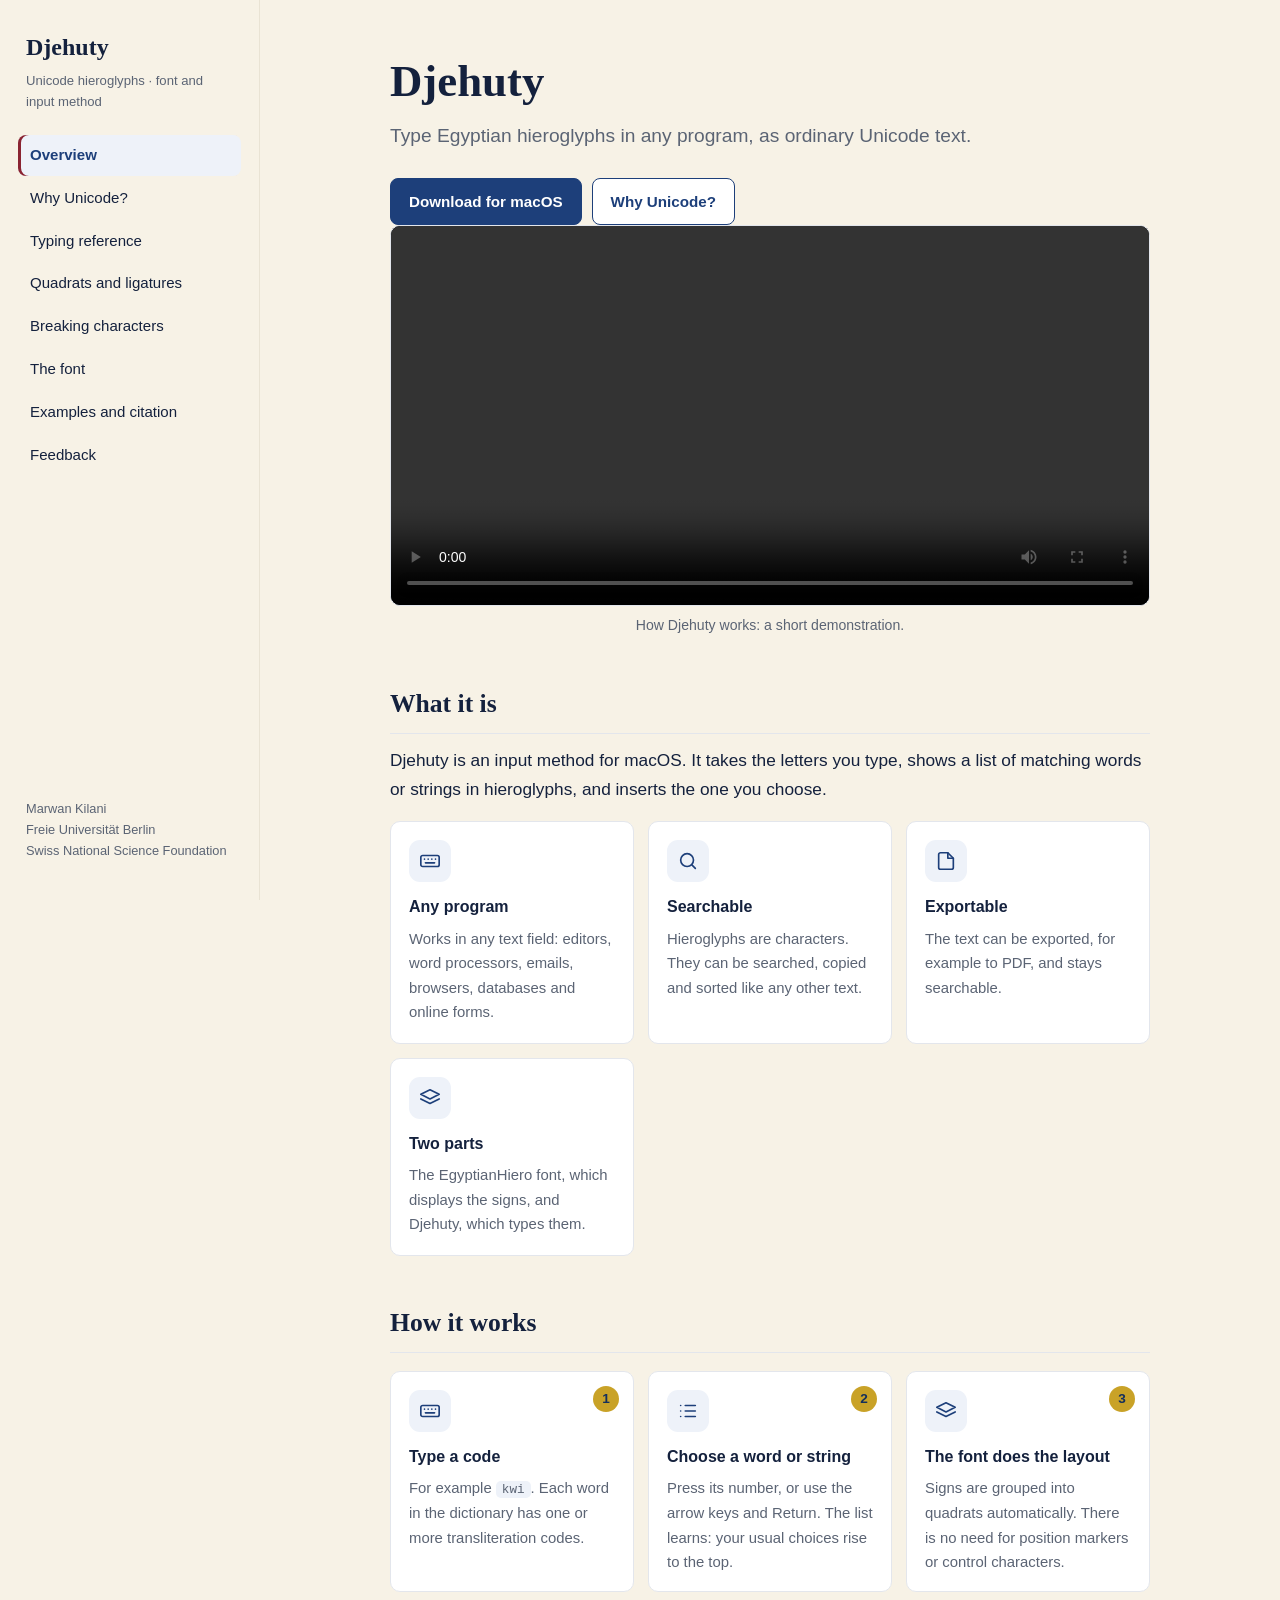
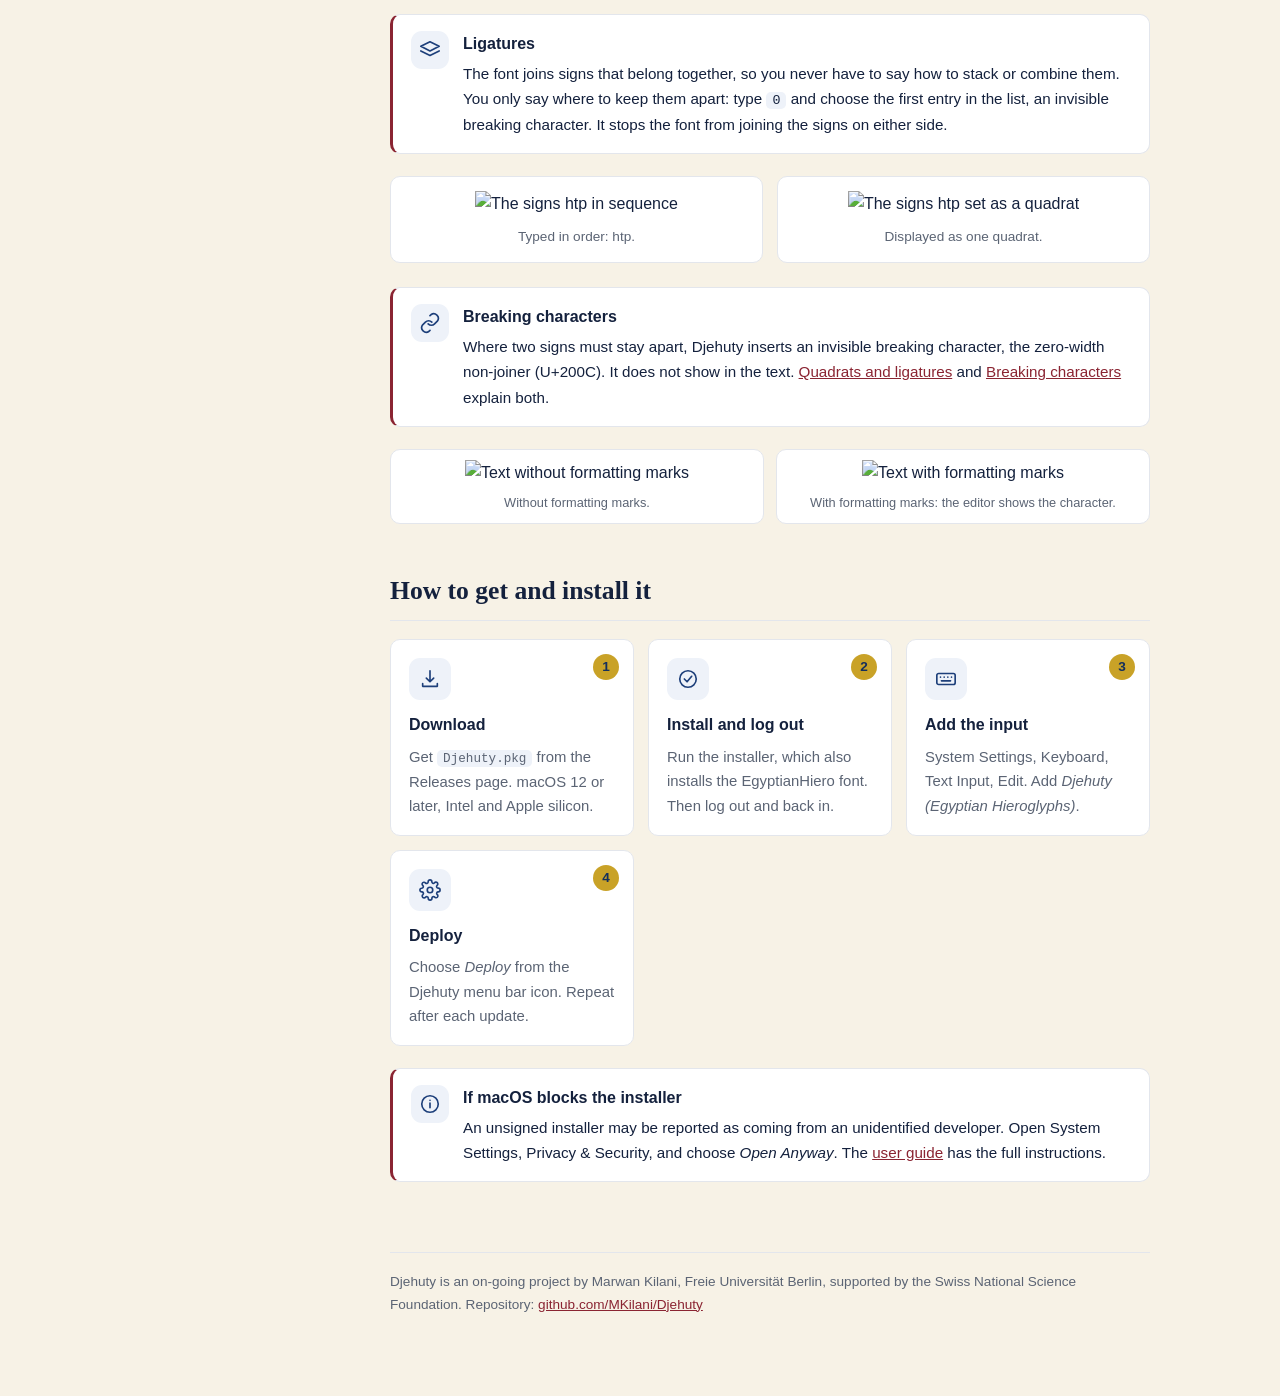
==== docs/index.html @ 158314a1 "update djehuty" ====
<!DOCTYPE html>
<html lang="en">
<head>
<meta charset="utf-8">
<meta name="viewport" content="width=device-width, initial-scale=1">
<title>Djehuty · Djehuty</title>
<meta name="description" content="Djehuty: a Unicode font and input method for ancient Egyptian hieroglyphs.">
<link rel="stylesheet" href="style.css">
</head>
<body>
<div class="shell">
<aside>
  <p class="brand">Djehuty</p>
  <p class="brand-sub">Unicode hieroglyphs · font and input method</p>
  <nav class="menu" aria-label="Site">
      <a href="index.html" aria-current="page">Overview</a>
      <a href="why-unicode.html">Why Unicode?</a>
      <a href="typing.html">Typing reference</a>
      <a href="quadrats.html">Quadrats and ligatures</a>
      <a href="breaking.html">Breaking characters</a>
      <a href="font.html">The font</a>
      <a href="examples.html">Examples and citation</a>
      <a href="feedback.html">Feedback</a>
  </nav>
  <p class="aside-foot">Marwan Kilani<br>Freie Universität Berlin<br>Swiss National Science Foundation</p>
</aside>
<main>
<div class="wrap">

<h1>Djehuty</h1>
<p class="lede">Type Egyptian hieroglyphs in any program, as ordinary Unicode text.</p>
<div class="btns">
  <a class="btn primary" href="https://github.com/MKilani/Djehuty/releases">Download for macOS</a>
  <a class="btn" href="why-unicode.html">Why Unicode?</a>
</div>

<div class="video">
  <!-- Add the demonstration video as how-it-works.mp4 next to this page. -->
  <video controls preload="metadata" aria-label="How Djehuty works">
    <source src="how-it-works.mp4" type="video/mp4">
    Your browser does not support embedded video.
  </video>
  <p class="caption">How Djehuty works: a short demonstration.</p>
</div>

<h2 id="what">What it is</h2>
<p class="lede-line">Djehuty is an input method for macOS. It takes the letters you type, shows a list of matching words or strings in hieroglyphs, and inserts the one you choose.</p>
<div class="tiles">
  <div class="tile"><span class="ic-wrap" aria-hidden="true"><svg class="ic" viewBox="0 0 24 24"><rect x="2" y="6" width="20" height="12" rx="2"/><path d="M6 10h.01M10 10h.01M14 10h.01M18 10h.01M7 14h10"/></svg></span><h3>Any program</h3><p>Works in any text field: editors, word processors, emails, browsers, databases and online forms.</p></div>
  <div class="tile"><span class="ic-wrap" aria-hidden="true"><svg class="ic" viewBox="0 0 24 24"><circle cx="11" cy="11" r="7"/><path d="m20 20-3.5-3.5"/></svg></span><h3>Searchable</h3><p>Hieroglyphs are characters. They can be searched, copied and sorted like any other text.</p></div>
  <div class="tile"><span class="ic-wrap" aria-hidden="true"><svg class="ic" viewBox="0 0 24 24"><path d="M14 3H6a2 2 0 0 0-2 2v14a2 2 0 0 0 2 2h12a2 2 0 0 0 2-2V9z"/><path d="M14 3v6h6"/></svg></span><h3>Exportable</h3><p>The text can be exported, for example to PDF, and stays searchable.</p></div>
  <div class="tile"><span class="ic-wrap" aria-hidden="true"><svg class="ic" viewBox="0 0 24 24"><path d="M12 3 2 8l10 5 10-5z"/><path d="m2 13 10 5 10-5"/></svg></span><h3>Two parts</h3><p>The EgyptianHiero font, which displays the signs, and Djehuty, which types them.</p></div>
</div>

<h2 id="how">How it works</h2>
<div class="stepcards">
  <div class="stepcard"><span class="ic-wrap" aria-hidden="true"><svg class="ic" viewBox="0 0 24 24"><rect x="2" y="6" width="20" height="12" rx="2"/><path d="M6 10h.01M10 10h.01M14 10h.01M18 10h.01M7 14h10"/></svg></span><h3>Type a code</h3><p>For example <code>kwi</code>. Each word in the dictionary has one or more transliteration codes.</p></div>
  <div class="stepcard"><span class="ic-wrap" aria-hidden="true"><svg class="ic" viewBox="0 0 24 24"><path d="M9 6h11M9 12h11M9 18h11"/><path d="M4 6h.01M4 12h.01M4 18h.01"/></svg></span><h3>Choose a word or string</h3><p>Press its number, or use the arrow keys and Return. The list learns: your usual choices rise to the top.</p></div>
  <div class="stepcard"><span class="ic-wrap" aria-hidden="true"><svg class="ic" viewBox="0 0 24 24"><path d="M12 3 2 8l10 5 10-5z"/><path d="m2 13 10 5 10-5"/></svg></span><h3>The font does the layout</h3><p>Signs are grouped into quadrats automatically. There is no need for position markers or control characters.</p></div>
</div>

<div class="callout">
  <span class="ic-wrap" aria-hidden="true"><svg class="ic" viewBox="0 0 24 24"><path d="M12 3 2 8l10 5 10-5z"/><path d="m2 13 10 5 10-5"/></svg></span>
  <div>
    <h3>Ligatures</h3>
    <p>The font joins signs that belong together, so you never have to say how to stack or combine them. You only say where to keep them apart: type <code>0</code> and choose the first entry in the list, an invisible breaking character. It stops the font from joining the signs on either side.</p>
  </div>
</div>
<div class="figs">
  <figure><img src="https://github.com/MKilani/Djehuty/raw/master/imagesReadme/htp.jpg" alt="The signs htp in sequence"><figcaption>Typed in order: htp.</figcaption></figure>
  <figure><img src="https://github.com/MKilani/Djehuty/raw/master/imagesReadme/htp-qad.jpg" alt="The signs htp set as a quadrat"><figcaption>Displayed as one quadrat.</figcaption></figure>
</div>

<div class="callout">
  <span class="ic-wrap" aria-hidden="true"><svg class="ic" viewBox="0 0 24 24"><path d="M10 13a5 5 0 0 0 7 0l3-3a5 5 0 0 0-7-7l-1 1"/><path d="M14 11a5 5 0 0 0-7 0l-3 3a5 5 0 0 0 7 7l1-1"/></svg></span>
  <div>
    <h3>Breaking characters</h3>
    <p>Where two signs must stay apart, Djehuty inserts an invisible breaking character, the zero-width non-joiner (U+200C). It does not show in the text. <a href="quadrats.html">Quadrats and ligatures</a> and <a href="breaking.html">Breaking characters</a> explain both.</p>
  </div>
</div>
<div class="mini-figs">
  <figure><img src="https://github.com/MKilani/Djehuty/raw/master/imagesReadme/Without_Formatting_Marks.jpg" alt="Text without formatting marks"><figcaption>Without formatting marks.</figcaption></figure>
  <figure><img src="https://github.com/MKilani/Djehuty/raw/master/imagesReadme/With_Formatting_Marks.jpg" alt="Text with formatting marks"><figcaption>With formatting marks: the editor shows the character.</figcaption></figure>
</div>

<h2 id="install">How to get and install it</h2>
<div class="stepcards">
  <div class="stepcard"><span class="ic-wrap" aria-hidden="true"><svg class="ic" viewBox="0 0 24 24"><path d="M12 3v12m0 0-4-4m4 4 4-4"/><path d="M4 17v3h16v-3"/></svg></span><h3>Download</h3><p>Get <code>Djehuty.pkg</code> from the Releases page. macOS 12 or later, Intel and Apple silicon.</p></div>
  <div class="stepcard"><span class="ic-wrap" aria-hidden="true"><svg class="ic" viewBox="0 0 24 24"><circle cx="12" cy="12" r="9"/><path d="m8 12 3 3 5-6"/></svg></span><h3>Install and log out</h3><p>Run the installer, which also installs the EgyptianHiero font. Then log out and back in.</p></div>
  <div class="stepcard"><span class="ic-wrap" aria-hidden="true"><svg class="ic" viewBox="0 0 24 24"><rect x="2" y="6" width="20" height="12" rx="2"/><path d="M6 10h.01M10 10h.01M14 10h.01M18 10h.01M7 14h10"/></svg></span><h3>Add the input</h3><p>System Settings, Keyboard, Text Input, Edit. Add <em>Djehuty (Egyptian Hieroglyphs)</em>.</p></div>
  <div class="stepcard"><span class="ic-wrap" aria-hidden="true"><svg class="ic" viewBox="0 0 24 24"><circle cx="12" cy="12" r="3"/><path d="M19.4 15a1.7 1.7 0 0 0 .3 1.8l.1.1a2 2 0 1 1-2.8 2.8l-.1-.1a1.7 1.7 0 0 0-1.8-.3 1.7 1.7 0 0 0-1 1.5V21a2 2 0 1 1-4 0v-.1a1.7 1.7 0 0 0-1.1-1.5 1.7 1.7 0 0 0-1.8.3l-.1.1a2 2 0 1 1-2.8-2.8l.1-.1a1.7 1.7 0 0 0 .3-1.8 1.7 1.7 0 0 0-1.5-1H3a2 2 0 1 1 0-4h.1a1.7 1.7 0 0 0 1.5-1.1 1.7 1.7 0 0 0-.3-1.8l-.1-.1a2 2 0 1 1 2.8-2.8l.1.1a1.7 1.7 0 0 0 1.8.3H9a1.7 1.7 0 0 0 1-1.5V3a2 2 0 1 1 4 0v.1a1.7 1.7 0 0 0 1 1.5 1.7 1.7 0 0 0 1.8-.3l.1-.1a2 2 0 1 1 2.8 2.8l-.1.1a1.7 1.7 0 0 0-.3 1.8V9a1.7 1.7 0 0 0 1.5 1H21a2 2 0 1 1 0 4h-.1a1.7 1.7 0 0 0-1.5 1z"/></svg></span><h3>Deploy</h3><p>Choose <em>Deploy</em> from the Djehuty menu bar icon. Repeat after each update.</p></div>
</div>
<div class="callout">
  <span class="ic-wrap" aria-hidden="true"><svg class="ic" viewBox="0 0 24 24"><circle cx="12" cy="12" r="9"/><path d="M12 16v-5M12 8h.01"/></svg></span>
  <div>
    <h3>If macOS blocks the installer</h3>
    <p>An unsigned installer may be reported as coming from an unidentified developer. Open System Settings, Privacy &amp; Security, and choose <em>Open Anyway</em>. The <a href="https://github.com/MKilani/Djehuty/blob/master/USER_GUIDE.md">user guide</a> has the full instructions.</p>
  </div>
</div>

<footer>Djehuty is an on-going project by Marwan Kilani, Freie Universität Berlin, supported by the Swiss National Science Foundation. Repository: <a href="https://github.com/MKilani/Djehuty">github.com/MKilani/Djehuty</a></footer>
</div>
</main>
</div>
</body>
</html>
---- docs/style.css ----
:root {
  --paper: #f7f2e6;
  --surface: #ffffff;
  --ink: #14213d;
  --muted: #5b6474;
  --line: #e3e6ec;
  --accent: #1d3f7a;
  --accent-hover: #142f5c;
  --accent-soft: #eef2f9;
  --gold: #c9a227;
  --red: #8a2432;
  --red-hover: #6a1a26;
  --serif: Georgia, "Iowan Old Style", "Palatino Linotype", serif;
  --sans: -apple-system, BlinkMacSystemFont, "Segoe UI", Helvetica, Arial, sans-serif;
  --mono: ui-monospace, Menlo, Consolas, "Courier New", monospace;
  --radius: 10px;
}
@media (prefers-color-scheme: dark) {
  :root {
    --paper: #101827;
    --surface: #17233b;
    --ink: #f3efe2;
    --muted: #a9b3c7;
    --line: #2a3a5a;
    --accent: #8fb0ea;
    --accent-hover: #b3ccf2;
    --accent-soft: #1f2e4d;
    --gold: #e4bf4a;
    --red: #e07a86;
    --red-hover: #f0a0aa;
  }
}
* { box-sizing: border-box; }
html { scroll-behavior: smooth; }
body { margin: 0; background: var(--paper); color: var(--ink); font-family: var(--sans); font-size: 16px; line-height: 1.65; }
a { color: var(--red); }
a:hover { color: var(--red-hover); }

.shell { display: grid; grid-template-columns: 260px 1fr; min-height: 100vh; }

aside {
  position: sticky; top: 0; height: 100vh; overflow-y: auto;
  background: var(--paper); border-right: 1px solid #e9e3d4;
  padding: 28px 18px 24px; display: flex; flex-direction: column;
}
.brand { font-family: var(--serif); font-size: 1.5rem; font-weight: 700; margin: 0 8px; }
.brand-sub { color: var(--muted); font-size: 0.82rem; margin: 2px 8px 22px; }
.menu { display: flex; flex-direction: column; gap: 2px; }
.menu-label { font-size: 0.72rem; font-weight: 600; letter-spacing: 0.09em; text-transform: uppercase; color: var(--muted); margin: 18px 8px 6px; }
.menu a {
  display: block; padding: 8px 12px; border-radius: 8px; color: var(--ink);
  text-decoration: none; font-size: 0.94rem;
}
.menu a:hover { background: var(--accent-soft); color: var(--accent); }
.menu a[aria-current="page"] { background: var(--accent-soft); color: var(--accent); font-weight: 600; box-shadow: inset 3px 0 0 var(--red); }
.aside-foot { margin-top: auto; padding: 0 8px; font-size: 0.8rem; color: var(--muted); }

main { padding: 56px 6vw 80px; }
.wrap { max-width: 760px; margin: 0 auto; }
.kicker { font-size: 0.78rem; font-weight: 600; letter-spacing: 0.09em; text-transform: uppercase; color: var(--red); margin: 0 0 10px; }
h1 { font-family: var(--serif); font-size: 2.8rem; line-height: 1.12; margin: 0 0 14px; font-weight: 700; }
h2 { font-family: var(--serif); font-size: 1.6rem; margin: 46px 0 12px; padding-bottom: 8px; border-bottom: 1px solid var(--line); }
h3 { font-size: 1.05rem; margin: 26px 0 8px; }
p { margin: 0 0 15px; }
.lede { font-size: 1.2rem; color: var(--muted); margin-bottom: 26px; }
ul, ol { margin: 0 0 15px; padding-left: 22px; }
li { margin-bottom: 6px; }
code { font-family: var(--mono); font-size: 0.88em; background: var(--accent-soft); padding: 1px 6px; border-radius: 5px; }

.btns { display: flex; flex-wrap: wrap; gap: 10px; margin-top: 22px; }
.btn { display: inline-block; font-size: 0.95rem; font-weight: 600; padding: 10px 18px; border-radius: 8px; text-decoration: none; border: 1px solid var(--accent); color: var(--accent); background: var(--surface); }
.btn.primary { background: var(--accent); color: #fff; }
.btn.primary:hover { background: var(--accent-hover); border-color: var(--accent-hover); color: #fff; }
.btn:hover { border-color: var(--accent-hover); color: var(--accent-hover); }

.steps { list-style: none; counter-reset: s; padding: 0; display: grid; gap: 12px; }
.steps li { counter-increment: s; position: relative; margin: 0; padding: 14px 16px 14px 58px; background: var(--surface); border: 1px solid var(--line); border-radius: var(--radius); }
.steps li::before { content: counter(s); position: absolute; left: 16px; top: 14px; width: 27px; height: 27px; border-radius: 50%; background: var(--accent-soft); color: var(--accent); font-weight: 700; font-size: 0.85rem; text-align: center; line-height: 27px; }
.steps strong { display: block; }

.note { margin: 18px 0; padding: 14px 16px; font-size: 0.94rem; color: var(--muted); background: var(--surface); border: 1px solid var(--line); border-left: 3px solid var(--accent); border-radius: var(--radius); }

.figs { display: grid; grid-template-columns: 1fr 1fr; gap: 14px; margin: 18px 0 24px; }
.figs figure { margin: 0; background: #fff; border: 1px solid var(--line); border-radius: var(--radius); padding: 14px 12px; text-align: center; }
.figs img { max-width: 100%; height: auto; }
.figs figcaption { font-size: 0.85rem; color: var(--muted); margin-top: 8px; }
.figs.one { grid-template-columns: 1fr; max-width: 420px; }

table { width: 100%; border-collapse: collapse; font-size: 0.95rem; margin: 14px 0 20px; background: var(--surface); border: 1px solid var(--line); border-radius: var(--radius); overflow: hidden; }
th, td { text-align: left; padding: 10px 14px; border-bottom: 1px solid var(--line); vertical-align: top; }
th { background: var(--accent-soft); color: var(--accent); font-weight: 600; }
tr:last-child td { border-bottom: 0; }
td.g { font-size: 1.15rem; }

.cite { margin: 14px 0; padding: 16px 18px; background: var(--surface); border: 1px solid var(--line); border-left: 3px solid var(--accent); border-radius: var(--radius); }
footer { margin-top: 70px; padding-top: 18px; border-top: 1px solid var(--line); font-size: 0.85rem; color: var(--muted); }

@media (max-width: 860px) {
  .shell { grid-template-columns: 1fr; }
  aside { position: static; height: auto; border-right: 0; border-bottom: 1px solid var(--line); padding: 16px; }
  .menu { flex-direction: row; flex-wrap: wrap; gap: 4px; }
  .menu-label { width: 100%; margin: 10px 0 2px; }
  .menu a { padding: 6px 10px; font-size: 0.88rem; }
  .aside-foot { display: none; }
  main { padding: 34px 20px 60px; }
  h1 { font-size: 2.2rem; }
  .figs { grid-template-columns: 1fr; }
}

/* ---------- visual components for the overview ---------- */
.ic { width: 22px; height: 22px; stroke: currentColor; fill: none; stroke-width: 1.8; stroke-linecap: round; stroke-linejoin: round; }
.ic-wrap { width: 42px; height: 42px; border-radius: 11px; background: var(--accent-soft); color: var(--accent); display: grid; place-items: center; margin-bottom: 12px; }
.lede-line { font-size: 1.08rem; margin-bottom: 4px; }

.tiles { display: grid; grid-template-columns: repeat(auto-fit, minmax(200px, 1fr)); gap: 14px; margin: 18px 0 6px; }
.tile { background: var(--surface); border: 1px solid var(--line); border-radius: var(--radius); padding: 18px; }
.tile h3 { margin: 0 0 6px; font-size: 1rem; }
.tile p { margin: 0; font-size: 0.93rem; color: var(--muted); }

.stepcards { display: grid; grid-template-columns: repeat(auto-fit, minmax(210px, 1fr)); gap: 14px; margin: 18px 0 6px; counter-reset: sc; }
.stepcard { position: relative; background: var(--surface); border: 1px solid var(--line); border-radius: var(--radius); padding: 18px 18px 16px; counter-increment: sc; }
.stepcard::before { content: counter(sc); position: absolute; top: 14px; right: 14px; width: 26px; height: 26px; border-radius: 50%; background: var(--gold); color: var(--accent-hover); font-weight: 700; font-size: 0.85rem; text-align: center; line-height: 26px; }
.stepcard h3 { margin: 0 0 6px; font-size: 1rem; }
.stepcard p { margin: 0; font-size: 0.93rem; color: var(--muted); }
.stepcard code { font-size: 0.85em; }

.callout { display: flex; gap: 14px; align-items: flex-start; margin: 22px 0; padding: 16px 18px; background: var(--surface); border: 1px solid var(--line); border-left: 3px solid var(--red); border-radius: var(--radius); }
.callout .ic-wrap { margin: 0; flex: none; width: 38px; height: 38px; }
.callout p { margin: 0; font-size: 0.95rem; }
.callout h3 { margin: 0 0 4px; font-size: 1rem; }

.mini-figs { display: grid; grid-template-columns: 1fr 1fr; gap: 12px; margin: 14px 0 20px; }
.mini-figs figure { margin: 0; background: #fff; border: 1px solid var(--line); border-radius: var(--radius); padding: 10px; text-align: center; }
.mini-figs img { max-width: 100%; height: auto; }
.mini-figs figcaption { font-size: 0.8rem; color: var(--muted); margin-top: 6px; }

@media (max-width: 860px) { .mini-figs { grid-template-columns: 1fr; } }

/* ---------- demonstration video ---------- */
.video { margin: 0 0 8px; }
.video video { display: block; width: 100%; max-height: 460px; border-radius: var(--radius); border: 1px solid var(--line); background: #0c0f14; }
.video .caption { font-size: 0.88rem; color: var(--muted); margin: 8px 0 0; text-align: center; }
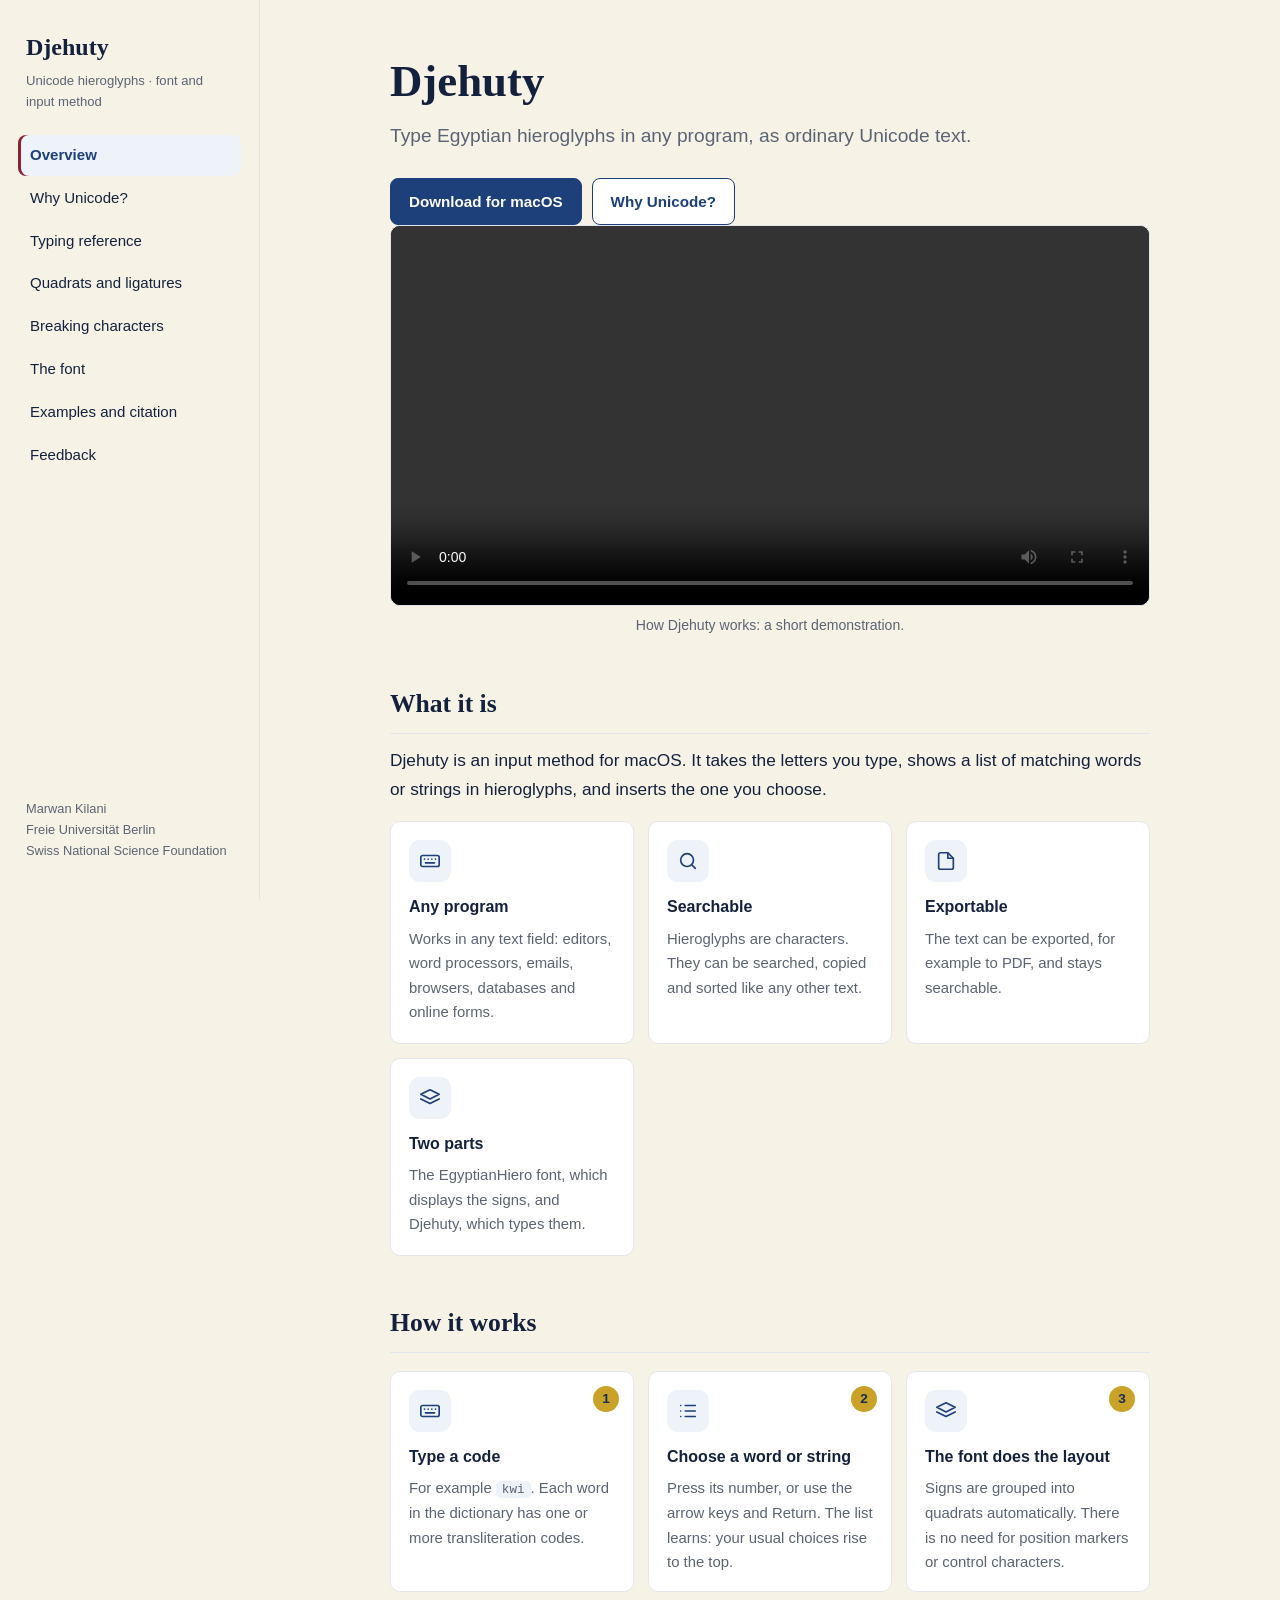
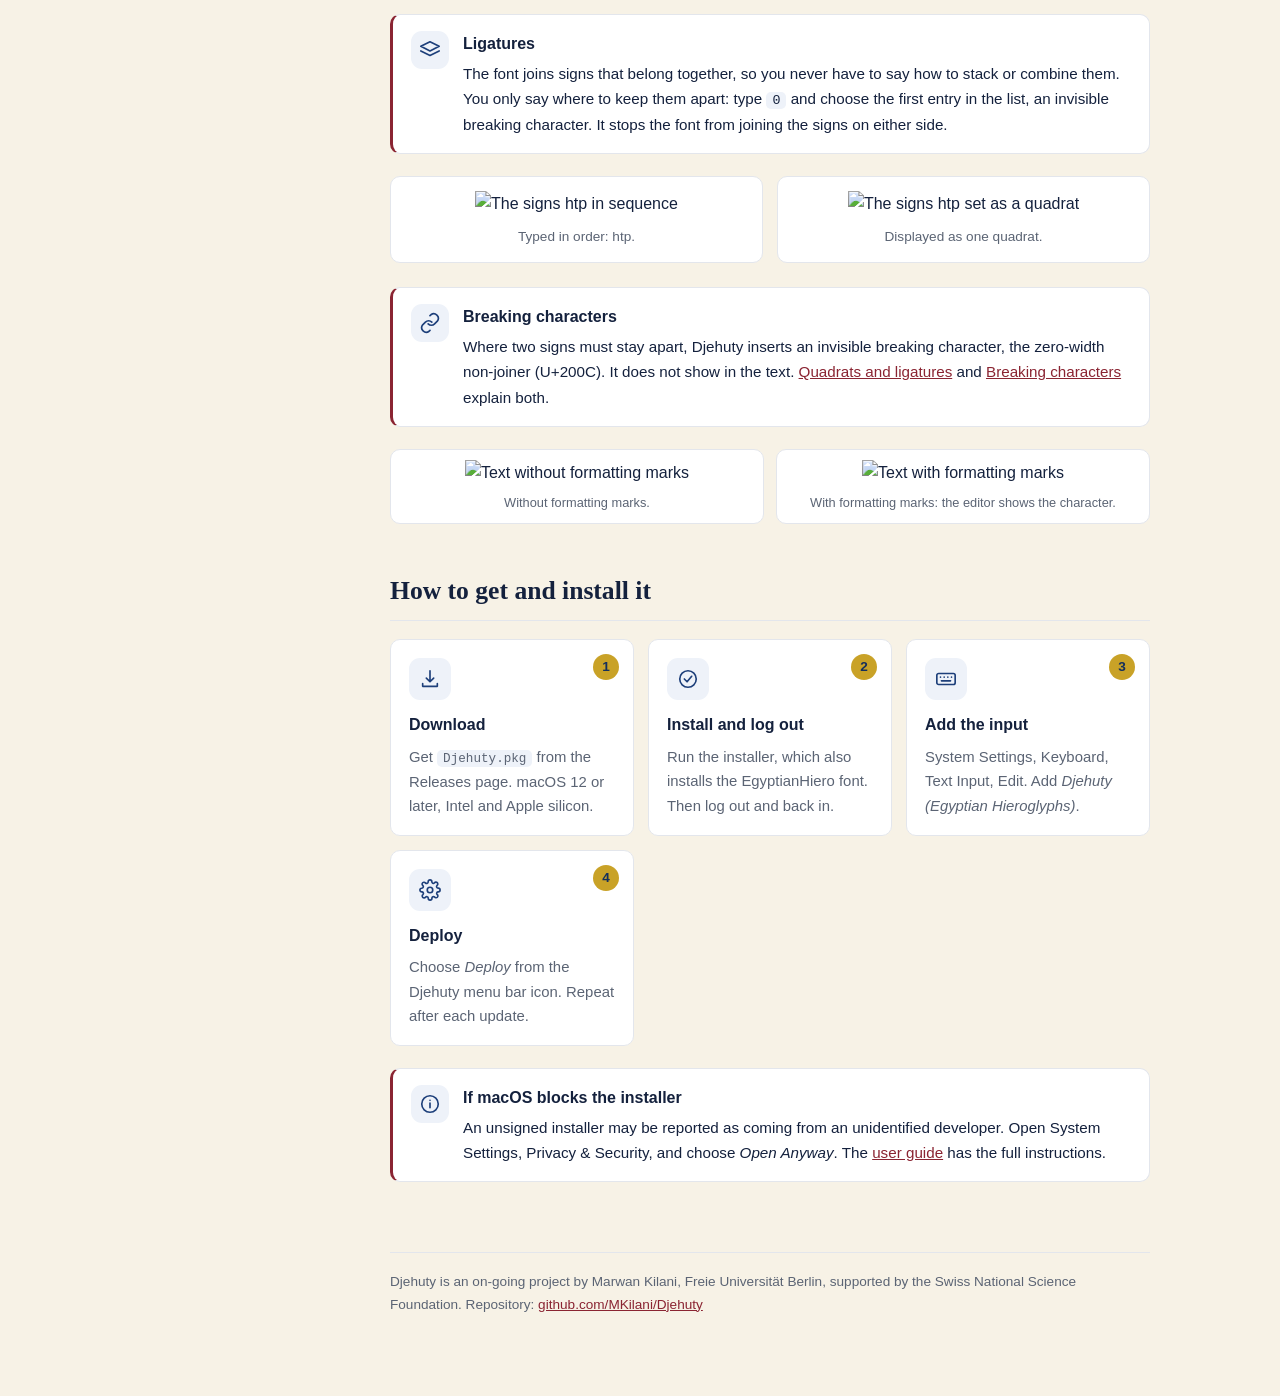
==== commit 8f69d42f: "fix" ====
--- a/docs/index.html
+++ b/docs/index.html
@@ -22,6 +22,7 @@
       <a href="examples.html">Examples and citation</a>
       <a href="feedback.html">Feedback</a>
   </nav>
+  
   <p class="aside-foot">Marwan Kilani<br>Freie Universität Berlin<br>Swiss National Science Foundation</p>
 </aside>
 <main>
